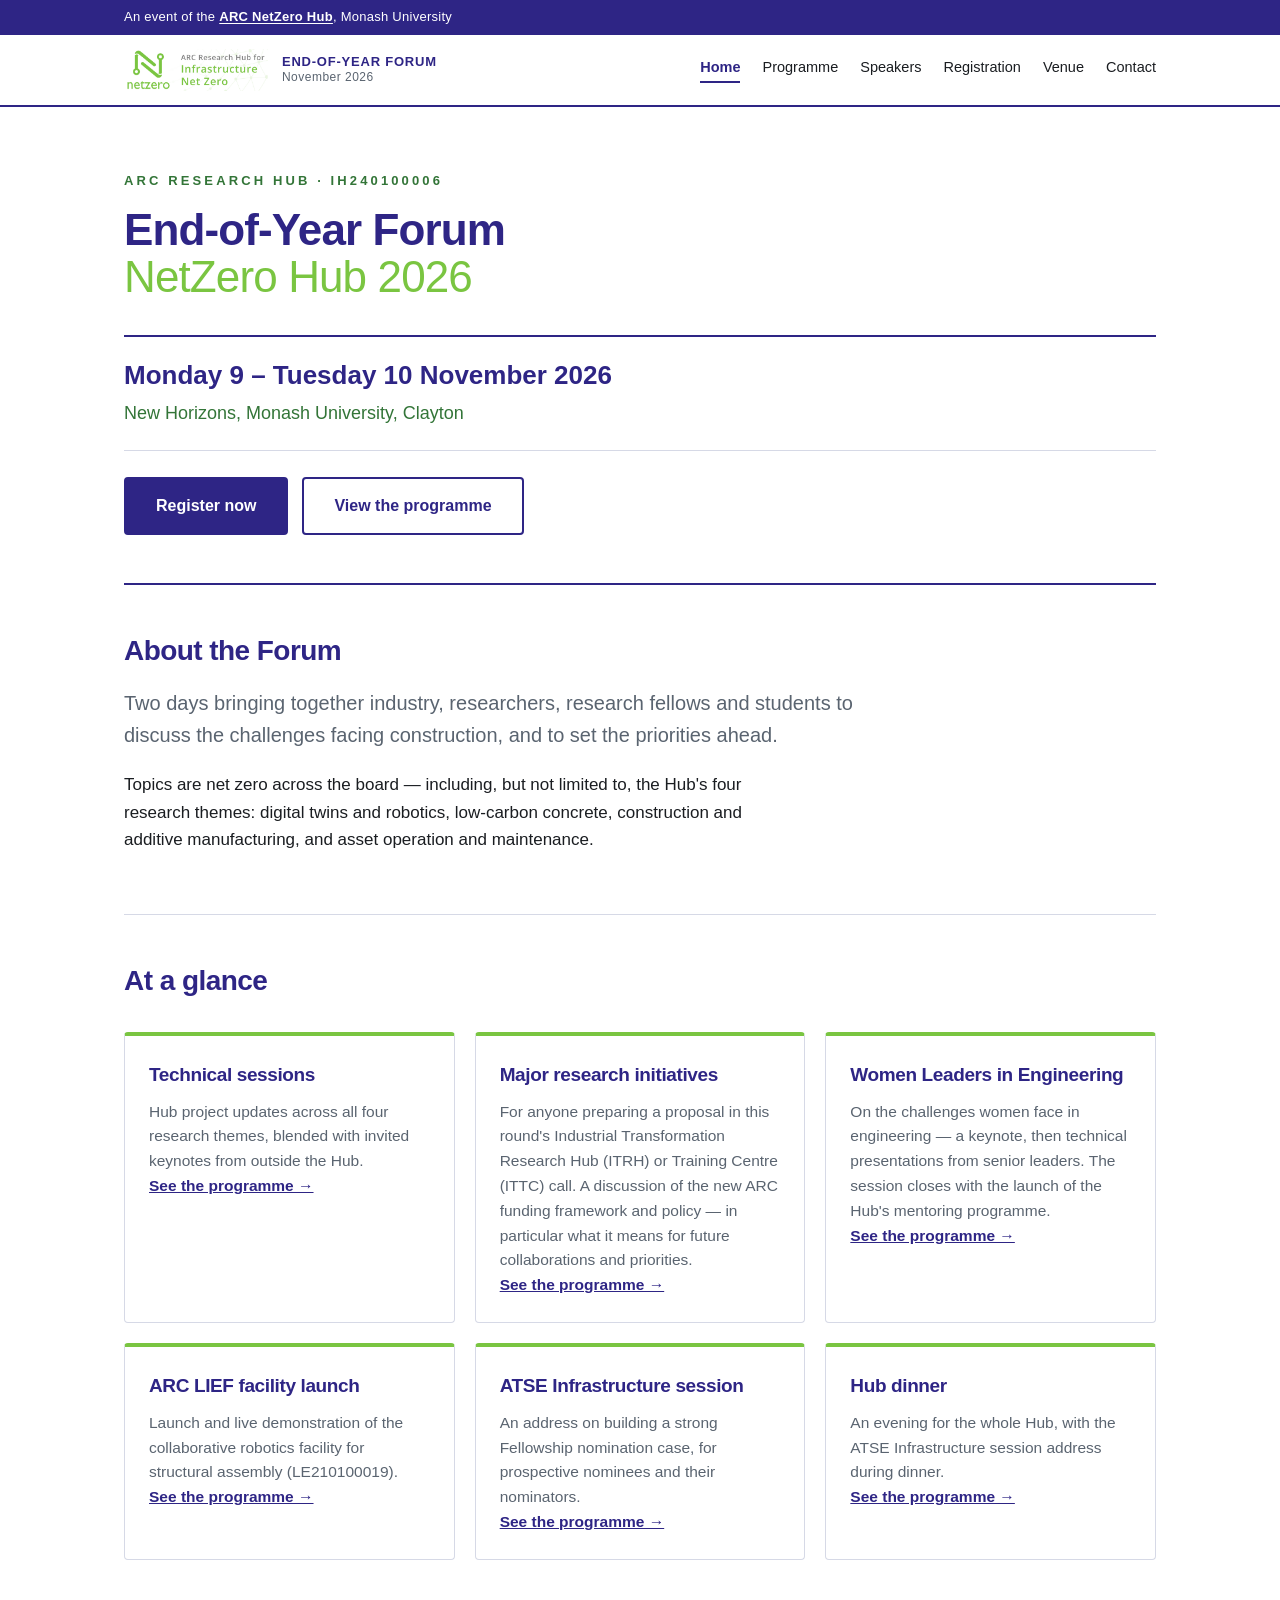
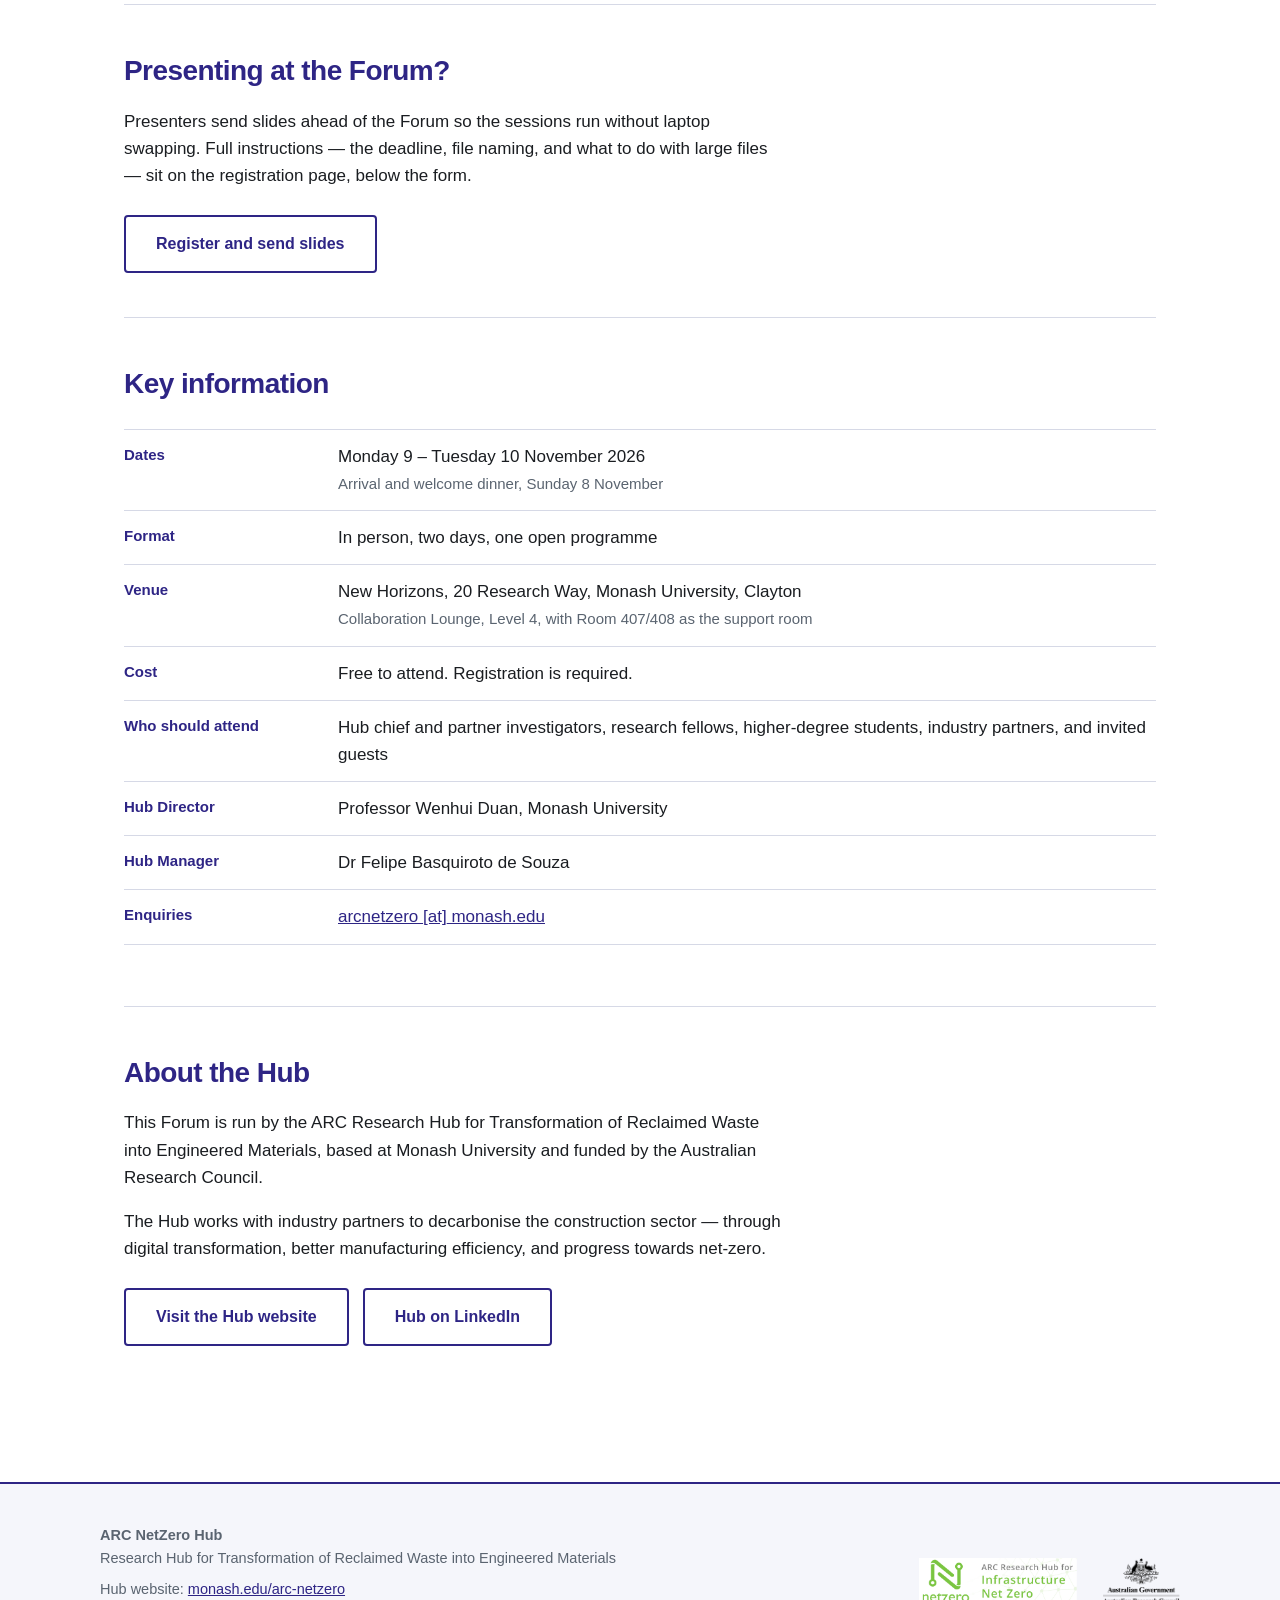
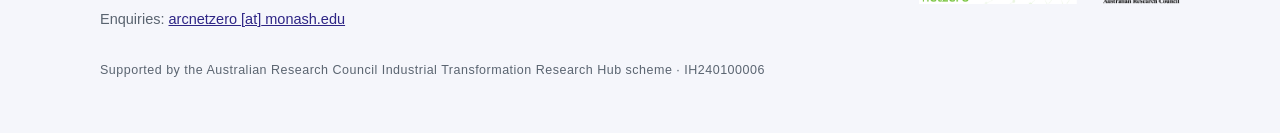
==== index.html @ 5728f5fa "Add NetZero Hub End-of-Year Forum 2026 site Static site for the ARC NetZero Hub End-of-Year Forum, 9" ====
<!doctype html>
<html lang="en-AU">
<head>
<meta charset="utf-8">
<meta name="viewport" content="width=device-width, initial-scale=1">
<title>ARC NetZero Hub — End-of-Year Forum 2026</title>
<meta name="description" content="The ARC Research Hub for Transformation of Reclaimed Waste into Engineered Materials brings together its researchers, industry partners and students for two days on 9&ndash;10 November 2026.">

<!-- Open Graph — controls the LinkedIn link preview card. Update og:url
     to the live address before the first post goes out. -->
<meta property="og:type" content="website">
<meta property="og:site_name" content="ARC NetZero Hub">
<meta property="og:title" content="ARC NetZero Hub — End-of-Year Forum 2026">
<meta property="og:description" content="Two days of Hub research, industry partnership and the Women Leaders in Engineering programme. 9&ndash;10 November 2026, Monash University.">
<meta property="og:url" content="https://wenhuiduan.github.io/netzero-forum-2026/">
<meta property="og:image" content="https://wenhuiduan.github.io/netzero-forum-2026/assets/img/og-card.png">
<meta property="og:image:width" content="1200">
<meta property="og:image:height" content="627">
<meta name="twitter:card" content="summary_large_image">

<link rel="stylesheet" href="assets/css/site.css">
</head>
<body>

<header class="site">
  <div class="hubstrip">
    <div class="hubstrip-in">
      An event of the <a href="https://www.monash.edu/arc-netzero">ARC NetZero Hub</a>, Monash University
    </div>
  </div>
  <div class="bar">
    <a class="brand" href="index.html">
      <img src="assets/img/hub-logo.png" alt="ARC NetZero Hub">
      <span class="wordmark">End-of-Year Forum<span>November 2026</span></span>
    </a>
    <input type="checkbox" id="navtoggle">
    <label class="hamburger" for="navtoggle" aria-label="Menu">&#9776;</label>
    <nav class="site">
      <ul>
        <li><a class="current" href="index.html">Home</a></li>
        <li><a href="programme.html">Programme</a></li>
        <li><a href="speakers.html">Speakers</a></li>
        <li><a href="registration.html">Registration</a></li>
        <li><a href="venue.html">Venue</a></li>
        <li><a href="contact.html">Contact</a></li>
      </ul>
    </nav>
  </div>
</header>

<main>

  <div class="hero">
    <p class="eyebrow">ARC Research Hub &middot; IH240100006</p>
    <h1>End-of-Year Forum<span class="light">NetZero Hub 2026</span></h1>
    <div class="datebar">
      <div class="when">Monday 9 &ndash; Tuesday 10 November 2026</div>
      <div class="where">New Horizons, Monash University, Clayton</div>
    </div>
    <div class="btnrow">
      <a class="btn" href="registration.html">Register now</a>
      <a class="btn ghost" href="programme.html">View the programme</a>
    </div>
  </div>

  <section>
    <h2>About the Forum</h2>
    <p class="lede">Two days bringing together industry, researchers, research fellows and students to discuss the challenges facing construction, and to set the priorities ahead.</p>
    <p>Topics are net zero across the board — including, but not limited to, the Hub's four research themes: digital twins and robotics, low-carbon concrete, construction and additive manufacturing, and asset operation and maintenance.</p>
  </section>

  <section>
    <h2>At a glance</h2>
    <div class="cards">

      <div class="card">
        <h3>Technical sessions</h3>
        <p>Hub project updates across all four research themes, blended with invited keynotes from outside the Hub.</p>
        <p><a href="programme.html">See the programme &rarr;</a></p>
      </div>

      <div class="card">
        <h3>Major research initiatives</h3>
        <p>For anyone preparing a proposal in this round's Industrial Transformation Research Hub (ITRH) or Training Centre (ITTC) call. A discussion of the new ARC funding framework and policy — in particular what it means for future collaborations and priorities.</p>
        <p><a href="programme.html#day1">See the programme &rarr;</a></p>
      </div>

      <div class="card">
        <h3>Women Leaders in Engineering</h3>
        <p>On the challenges women face in engineering — a keynote, then technical presentations from senior leaders. The session closes with the launch of the Hub's mentoring programme.</p>
        <p><a href="programme.html#day2">See the programme &rarr;</a></p>
      </div>

      <div class="card">
        <h3>ARC LIEF facility launch</h3>
        <p>Launch and live demonstration of the collaborative robotics facility for structural assembly (LE210100019).</p>
        <p><a href="programme.html#day1">See the programme &rarr;</a></p>
      </div>

      <div class="card">
        <h3>ATSE Infrastructure session</h3>
        <p>An address on building a strong Fellowship nomination case, for prospective nominees and their nominators.</p>
        <p><a href="programme.html#day1">See the programme &rarr;</a></p>
      </div>

      <div class="card">
        <h3>Hub dinner</h3>
        <p>An evening for the whole Hub, with the ATSE Infrastructure session address during dinner.</p>
        <p><a href="programme.html#day1">See the programme &rarr;</a></p>
      </div>

    </div>
  </section>

  <section>
    <h2>Presenting at the Forum?</h2>
    <p>Presenters send slides ahead of the Forum so the sessions run without laptop swapping. Full instructions — the deadline, file naming, and what to do with large files — sit on the registration page, below the form.</p>
    <div class="btnrow">
      <a class="btn ghost" href="registration.html#presenters">Register and send slides</a>
    </div>
  </section>

  <section>
    <h2>Key information</h2>
    <dl class="facts">
      <div><dt>Dates</dt><dd>Monday 9 &ndash; Tuesday 10 November 2026<br><span style="color:var(--grey);font-size:15px">Arrival and welcome dinner, Sunday 8 November</span></dd></div>
      <div><dt>Format</dt><dd>In person, two days, one open programme</dd></div>
      <div><dt>Venue</dt><dd>New Horizons, 20 Research Way, Monash University, Clayton<br><span style="color:var(--grey);font-size:15px">Collaboration Lounge, Level 4, with Room 407/408 as the support room</span></dd></div>
      <div><dt>Cost</dt><dd>Free to attend. Registration is required.</dd></div>
      <div><dt>Who should attend</dt><dd>Hub chief and partner investigators, research fellows, higher-degree students, industry partners, and invited guests</dd></div>
      <div><dt>Hub Director</dt><dd>Professor Wenhui Duan, Monash University</dd></div>
      <div><dt>Hub Manager</dt><dd>Dr Felipe Basquiroto de Souza</dd></div>
      <div><dt>Enquiries</dt><dd><a href="contact.html">arcnetzero <span aria-hidden="true">[at]</span> monash.edu</a></dd></div>
    </dl>
  </section>

  <section>
    <h2>About the Hub</h2>
    <p>This Forum is run by the ARC Research Hub for Transformation of Reclaimed Waste into Engineered Materials, based at Monash University and funded by the Australian Research Council.</p>
    <p>The Hub works with industry partners to decarbonise the construction sector — through digital transformation, better manufacturing efficiency, and progress towards net-zero.</p>
    <div class="btnrow">
      <a class="btn ghost" href="https://www.monash.edu/arc-netzero">Visit the Hub website</a>
      <a class="btn ghost" href="https://www.linkedin.com/company/arc-netzero/">Hub on LinkedIn</a>
    </div>
  </section>

</main>

<footer class="site">
  <div class="footin">
    <div>
      <p><strong>ARC NetZero Hub</strong><br>Research Hub for Transformation of Reclaimed Waste into Engineered Materials</p>
      <p>Hub website: <a href="https://www.monash.edu/arc-netzero">monash.edu/arc-netzero</a></p>
      <p>Enquiries: <a href="contact.html">arcnetzero <span aria-hidden="true">[at]</span> monash.edu</a></p>
    </div>
    <div class="footlogos">
      <img src="assets/img/hub-logo.png" alt="ARC NetZero Hub">
      <img src="assets/img/arc-logo.png" alt="Australian Research Council">
    </div>
  </div>
  <p class="idcode">Supported by the Australian Research Council Industrial Transformation Research Hub scheme &middot; IH240100006</p>
</footer>

</body>
</html>
---- assets/css/site.css ----
/* ============================================================
   ARC NetZero Hub — End-of-Year Forum 2026
   Shared stylesheet. ONE file for the whole site.

   Palette is the Hub's own, taken from ColourScheme.png via
   flyer_nov_2026/flyer_nov_2026.html. Do not introduce new
   colours — use the variables below.
   ============================================================ */

:root{
  --indigo:#2E2585;      /* primary dark            */
  --green:#337538;       /* accent, readable on white */
  --teal:#5DA899;
  --logo-green:#7AC541;  /* sampled from logo artwork */
  --ink:#1A1D21;
  --grey:#5A6470;
  --rule:#D6D9E6;
  --wash:#F5F6FB;
  --tbc:#C26A77;         /* placeholder / to-be-confirmed */

  --maxw:1080px;
  --font:"Helvetica Neue",Helvetica,Arial,sans-serif;
}

*{ box-sizing:border-box; }
html{ scroll-behavior:smooth; }
body{
  margin:0; padding:0;
  font-family:var(--font);
  color:var(--ink); background:#fff;
  font-size:17px; line-height:1.6;
  -webkit-font-smoothing:antialiased;
}
img{ max-width:100%; height:auto; display:block; }
a{ color:var(--indigo); }

/* ---------- header / nav ---------- */
header.site{
  position:sticky; top:0; z-index:1000;
  background:#fff; border-bottom:2.5px solid var(--indigo);
}
/* Slim strip above the nav. States the parent organisation and links back to
   the Hub's monash.edu site — this is what lets a visitor arriving from a
   LinkedIn post verify the event is genuine. */
.hubstrip{ background:var(--indigo); color:#fff; }
.hubstrip-in{
  max-width:var(--maxw); margin:0 auto; padding:7px 24px;
  font-size:13px; letter-spacing:.02em;
}
.hubstrip-in a{ color:#fff; font-weight:600; text-decoration:underline; text-underline-offset:2px; }
.hubstrip-in a:hover{ color:var(--logo-green); }

.bar{
  max-width:var(--maxw); margin:0 auto;
  display:flex; align-items:center; justify-content:space-between;
  gap:20px; padding:14px 24px;
}
.bar .brand{ display:flex; align-items:center; gap:14px; text-decoration:none; }
.bar .brand img{ height:42px; width:auto; }
.bar .brand .wordmark{
  font-size:13px; font-weight:700; color:var(--indigo);
  letter-spacing:.06em; text-transform:uppercase; line-height:1.3;
}
.bar .brand .wordmark span{
  display:block; font-weight:400; color:var(--grey);
  letter-spacing:.04em; text-transform:none; font-size:12px;
}

nav.site ul{ list-style:none; display:flex; gap:22px; margin:0; padding:0; flex-wrap:wrap; }
nav.site a{
  text-decoration:none; color:var(--ink); font-size:14.5px; font-weight:500;
  padding:6px 0; border-bottom:2px solid transparent;
}
nav.site a:hover{ color:var(--indigo); border-bottom-color:var(--logo-green); }
nav.site a.current{ color:var(--indigo); border-bottom-color:var(--indigo); font-weight:700; }

/* The header is sticky, so an anchor jump (#presenters, #day1) would otherwise
   land with the target heading hidden underneath it. Reserve the header height
   above every anchor target. */
[id]{ scroll-margin-top:125px; }

#navtoggle{ display:none; }
.hamburger{
  display:none; font-size:24px; cursor:pointer; color:var(--indigo);
  background:none; border:0; padding:4px 8px; line-height:1;
}

/* ---------- generic layout ---------- */
main{ max-width:var(--maxw); margin:0 auto; padding:0 24px 72px; }
section{ padding:44px 0; border-bottom:1px solid var(--rule); }
section:last-child{ border-bottom:0; }

h1,h2,h3{ color:var(--indigo); letter-spacing:-.02em; margin:0 0 .5em; }
h1{ font-size:44px; line-height:1.08; font-weight:800; }
h2{ font-size:28px; font-weight:700; margin-top:0; }
h3{ font-size:19px; font-weight:700; }
p{ margin:0 0 1em; max-width:70ch; }
ul,ol{ max-width:70ch; }
li{ margin-bottom:.4em; }

.eyebrow{
  font-size:13px; font-weight:700; letter-spacing:.24em;
  text-transform:uppercase; color:var(--green); margin-bottom:14px;
}
.lede{ font-size:20px; color:var(--grey); max-width:66ch; }

/* ---------- hero ---------- */
.hero{ padding:64px 0 48px; border-bottom:2.5px solid var(--indigo); }
.hero h1 .light{ display:block; font-weight:300; color:var(--logo-green); }
.datebar{
  margin-top:34px; padding:22px 0;
  border-top:2.5px solid var(--indigo); border-bottom:1px solid var(--rule);
}
.datebar .when{ font-size:26px; font-weight:700; color:var(--indigo); line-height:1.25; }
.datebar .where{ margin-top:8px; font-size:18px; color:var(--green); }

/* ---------- to-be-confirmed badge ---------- */
.tbc{
  display:inline-block; vertical-align:middle; margin-left:10px;
  font-size:11px; font-weight:700; letter-spacing:.14em; text-transform:uppercase;
  color:var(--tbc); border:1px solid var(--tbc); border-radius:3px;
  padding:2px 7px; white-space:nowrap;
}

/* ---------- buttons ---------- */
.btn{
  display:inline-block; text-decoration:none; font-weight:700; font-size:16px;
  padding:14px 30px; border-radius:4px; border:2px solid var(--indigo);
  background:var(--indigo); color:#fff; transition:.15s;
}
.btn:hover{ background:#241d6b; border-color:#241d6b; }
.btn.ghost{ background:#fff; color:var(--indigo); }
.btn.ghost:hover{ background:var(--wash); }
.btn.disabled{
  background:var(--wash); color:var(--grey);
  border-color:var(--rule); cursor:not-allowed; pointer-events:none;
}
.btnrow{ display:flex; gap:14px; flex-wrap:wrap; margin-top:26px; }

/* ---------- cards ---------- */
.cards{
  display:grid; gap:20px; margin-top:28px;
  grid-template-columns:repeat(auto-fit,minmax(270px,1fr));
}
.card{
  border:1px solid var(--rule); border-top:4px solid var(--logo-green);
  border-radius:4px; padding:24px; background:#fff;
}
.card h3{ margin-top:0; }
.card p{ margin-bottom:0; font-size:15.5px; color:var(--grey); }
.card a{ font-weight:600; }

/* ---------- callout ---------- */
.callout{
  background:var(--wash); border-left:4px solid var(--indigo);
  padding:20px 24px; border-radius:0 4px 4px 0; margin:26px 0;
}
.callout p:last-child{ margin-bottom:0; }
.callout.warn{ border-left-color:var(--tbc); }

/* ---------- tables (programme) ---------- */
.tablewrap{ overflow-x:auto; margin:22px 0; }
table{ border-collapse:collapse; width:100%; min-width:640px; font-size:15.5px; }
th,td{ text-align:left; padding:11px 14px; border-bottom:1px solid var(--rule); vertical-align:top; }
th{
  background:var(--wash); color:var(--indigo); font-size:13px;
  text-transform:uppercase; letter-spacing:.08em; white-space:nowrap;
}
td.time{ white-space:nowrap; color:var(--grey); font-variant-numeric:tabular-nums; }
/* Session chair, on its own line under the session title. Set smaller and
   grey so it reads as attribution rather than as a second session. */
.chair{ display:inline-block; margin-top:3px; font-size:14px; color:var(--grey); }
tr.major td{ background:#fbfcff; font-weight:700; color:var(--indigo); }
tr.break td{ color:var(--grey); font-style:italic; }

.daytag{
  display:inline-block; background:var(--indigo); color:#fff;
  font-size:12px; font-weight:700; letter-spacing:.12em; text-transform:uppercase;
  padding:5px 12px; border-radius:3px; margin-bottom:12px;
}

/* ---------- definition rows ---------- */
.facts{ border-top:1px solid var(--rule); margin-top:22px; }
.facts div{
  display:flex; gap:24px; padding:13px 0; border-bottom:1px solid var(--rule);
  flex-wrap:wrap;
}
.facts dt{
  flex:0 0 190px; font-weight:700; color:var(--indigo); font-size:15px; margin:0;
}
.facts dd{ margin:0; flex:1 1 300px; color:var(--ink); }

/* ---------- footer ---------- */
footer.site{
  background:var(--wash); border-top:2.5px solid var(--indigo);
  padding:40px 24px; margin-top:20px;
}
.footin{
  max-width:var(--maxw); margin:0 auto;
  display:flex; gap:40px; justify-content:space-between; flex-wrap:wrap;
}
.footin p{ font-size:14.5px; color:var(--grey); margin:0 0 .5em; }
.footin a{ color:var(--indigo); }
.footlogos{ display:flex; gap:26px; align-items:center; flex-wrap:wrap; }
.footlogos img{ height:46px; width:auto; }
.idcode{
  font-size:12.5px; color:var(--grey); letter-spacing:.04em;
  margin-top:22px; max-width:var(--maxw); margin-left:auto; margin-right:auto;
}

/* ---------- responsive ---------- */
/* Nav collapses to the hamburger at 1000px, NOT at the 820px type breakpoint.
   Seven nav items plus the brand need about 1000px on one line. Below that the
   list wrapped to a second row, which made the sticky header ~135px tall and
   hid the top of every page behind it on scroll. The band 821-999px covers a
   great many part-screen laptop windows, so it has to collapse early. Keep this
   query separate from the typography one below — they answer different limits. */
@media (max-width:1000px){
  /* The hubstrip wraps to two lines on narrow screens, so the sticky header is
     taller here and the anchor offset has to grow with it. */
  [id]{ scroll-margin-top:170px; }
  .hamburger{ display:block; }
  nav.site{
    flex-basis:100%; max-height:0; overflow:hidden; transition:max-height .2s;
  }
  #navtoggle:checked ~ nav.site{ max-height:520px; }
  nav.site ul{ flex-direction:column; gap:0; padding:8px 0 4px; }
  nav.site a{ display:block; padding:11px 0; border-bottom:1px solid var(--rule); }
  /* row-gap:0 or the .bar gap adds 20px of dead height below the collapsed nav,
     making the sticky header taller than it looks. */
  .bar{ flex-wrap:wrap; row-gap:0; }
}

@media (max-width:820px){
  body{ font-size:16px; }
  h1{ font-size:32px; }
  h2{ font-size:24px; }
  .hero{ padding:40px 0 32px; }
  .datebar .when{ font-size:21px; }
  .facts dt{ flex:0 0 100%; }
}

@media print{
  header.site,footer.site,.btnrow{ display:none; }
  body{ font-size:11pt; }
}
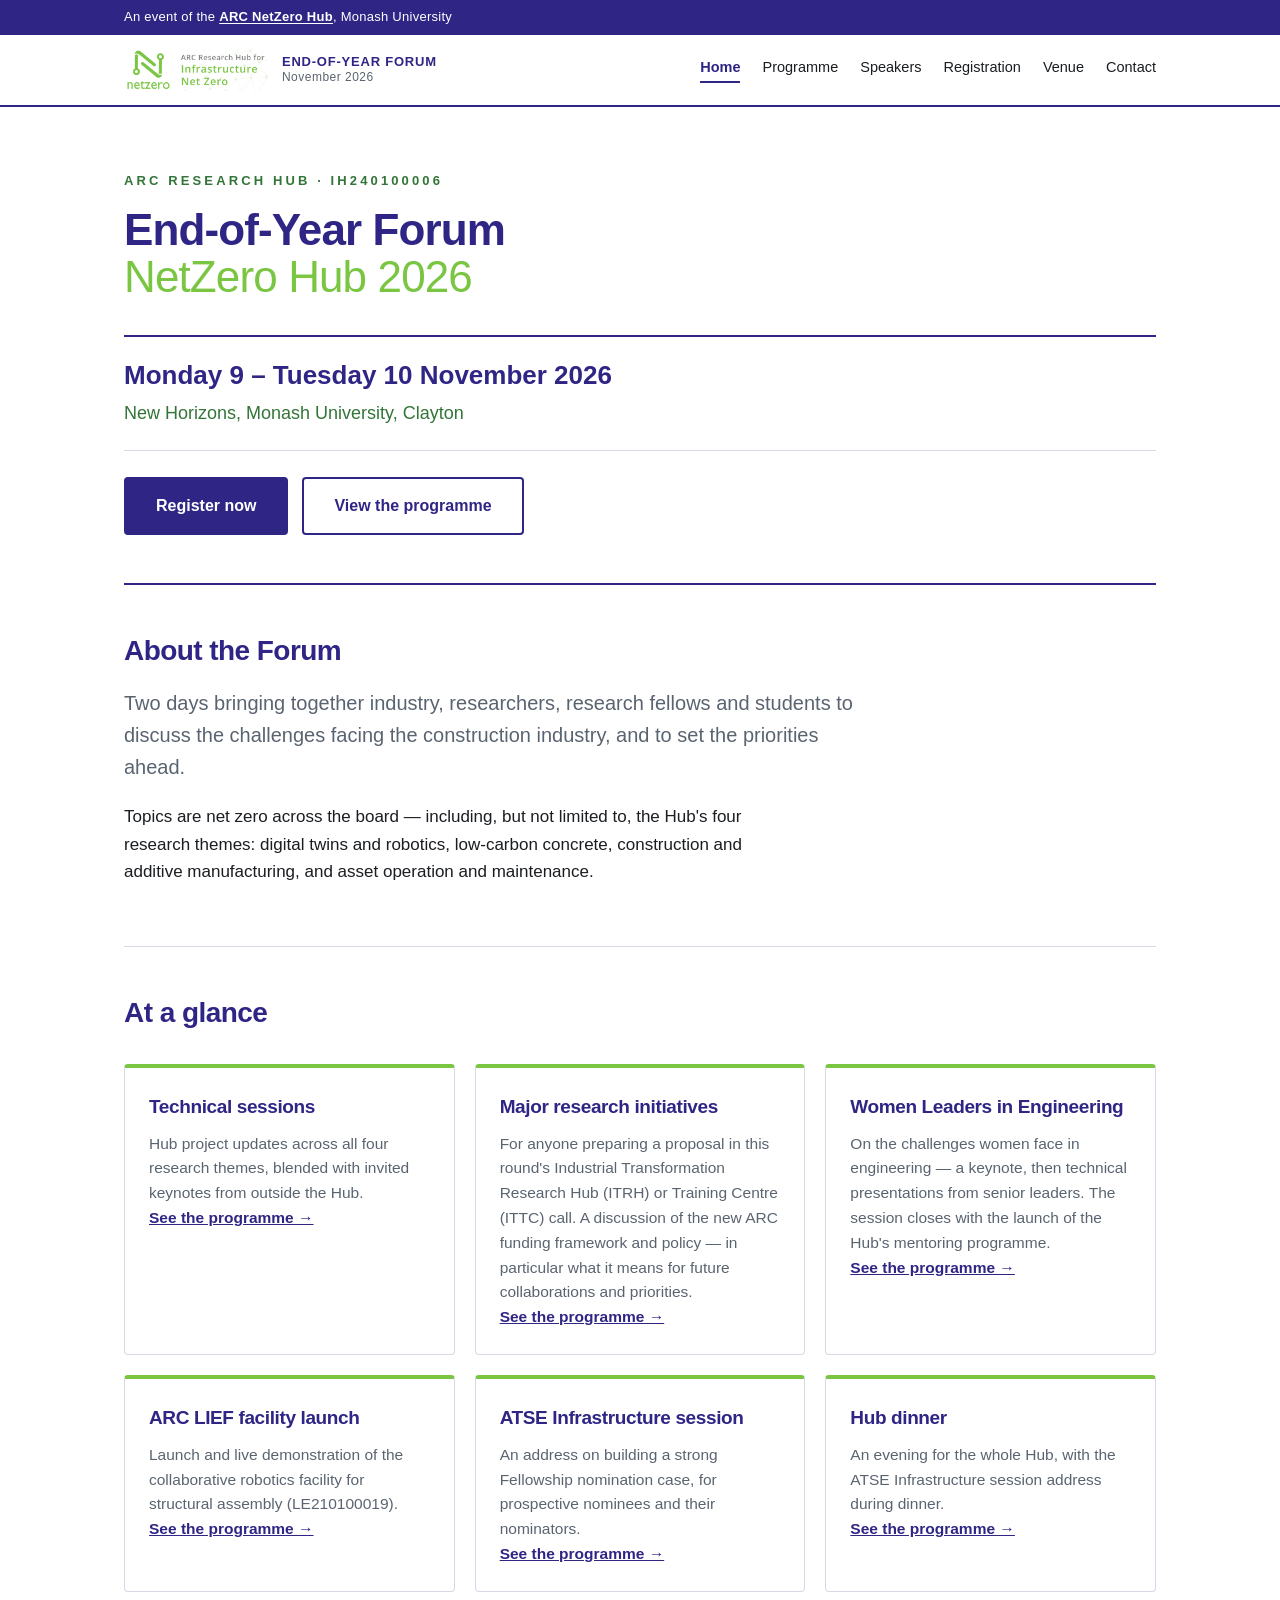
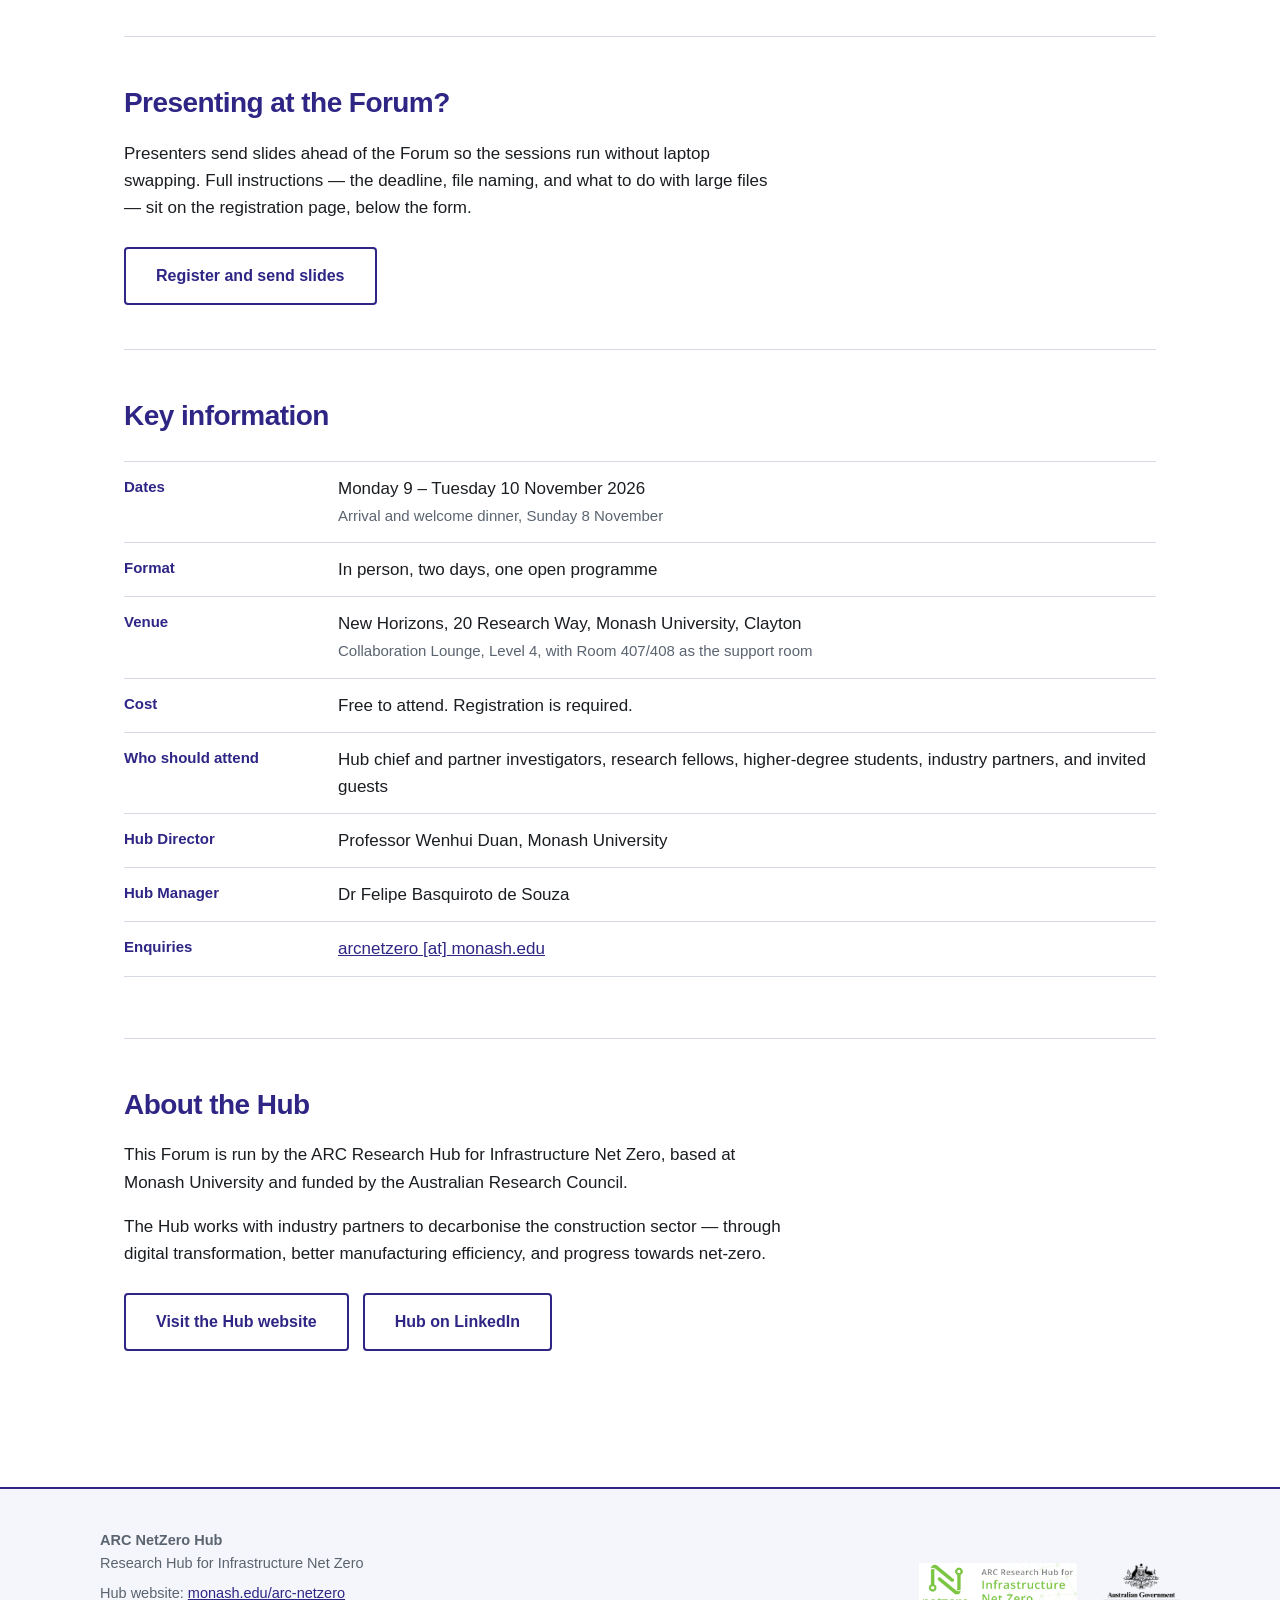
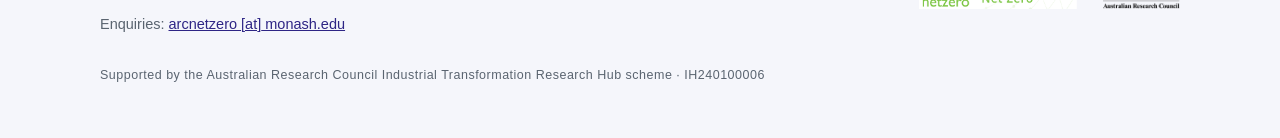
==== commit efdfd38f: "Correct the Hub name across the Forum site The site carried the wrong Hub name on all six pages and " ====
--- a/index.html
+++ b/index.html
@@ -4,7 +4,7 @@
 <meta charset="utf-8">
 <meta name="viewport" content="width=device-width, initial-scale=1">
 <title>ARC NetZero Hub — End-of-Year Forum 2026</title>
-<meta name="description" content="The ARC Research Hub for Transformation of Reclaimed Waste into Engineered Materials brings together its researchers, industry partners and students for two days on 9&ndash;10 November 2026.">
+<meta name="description" content="The ARC Research Hub for Infrastructure Net Zero brings together its researchers, industry partners and students for two days on 9&ndash;10 November 2026.">
 
 <!-- Open Graph — controls the LinkedIn link preview card. Update og:url
      to the live address before the first post goes out. -->
@@ -65,7 +65,7 @@
 
   <section>
     <h2>About the Forum</h2>
-    <p class="lede">Two days bringing together industry, researchers, research fellows and students to discuss the challenges facing construction, and to set the priorities ahead.</p>
+    <p class="lede">Two days bringing together industry, researchers, research fellows and students to discuss the challenges facing the construction industry, and to set the priorities ahead.</p>
     <p>Topics are net zero across the board — including, but not limited to, the Hub's four research themes: digital twins and robotics, low-carbon concrete, construction and additive manufacturing, and asset operation and maintenance.</p>
   </section>
 
@@ -136,7 +136,7 @@
 
   <section>
     <h2>About the Hub</h2>
-    <p>This Forum is run by the ARC Research Hub for Transformation of Reclaimed Waste into Engineered Materials, based at Monash University and funded by the Australian Research Council.</p>
+    <p>This Forum is run by the ARC Research Hub for Infrastructure Net Zero, based at Monash University and funded by the Australian Research Council.</p>
     <p>The Hub works with industry partners to decarbonise the construction sector — through digital transformation, better manufacturing efficiency, and progress towards net-zero.</p>
     <div class="btnrow">
       <a class="btn ghost" href="https://www.monash.edu/arc-netzero">Visit the Hub website</a>
@@ -149,7 +149,7 @@
 <footer class="site">
   <div class="footin">
     <div>
-      <p><strong>ARC NetZero Hub</strong><br>Research Hub for Transformation of Reclaimed Waste into Engineered Materials</p>
+      <p><strong>ARC NetZero Hub</strong><br>Research Hub for Infrastructure Net Zero</p>
       <p>Hub website: <a href="https://www.monash.edu/arc-netzero">monash.edu/arc-netzero</a></p>
       <p>Enquiries: <a href="contact.html">arcnetzero <span aria-hidden="true">[at]</span> monash.edu</a></p>
     </div>
--- a/assets/css/site.css
+++ b/assets/css/site.css
@@ -149,6 +149,36 @@
 .card h3{ margin-top:0; }
 .card p{ margin-bottom:0; font-size:15.5px; color:var(--grey); }
 .card a{ font-weight:600; }
+
+/* ---------- people: announced guests, photo links out to LinkedIn ----------
+   A matrix of small portrait tiles, not feature cards. auto-FILL (not
+   auto-fit) keeps the tile size fixed as the list grows: three guests sit
+   at the same size as twelve, filling left to right, row by row.
+   Content column is 1032px, so 150px + 16px gap gives six across. */
+.people{
+  display:grid; gap:16px; margin-top:26px;
+  grid-template-columns:repeat(auto-fill,minmax(150px,1fr));
+}
+.people a{
+  display:block; text-decoration:none; background:#fff;
+  border:1px solid var(--rule); border-radius:4px; overflow:hidden;
+}
+.people a:hover,
+.people a:focus-visible{ border-color:var(--indigo); }
+.people img{
+  display:block; width:100%; aspect-ratio:4/5;
+  object-fit:cover; object-position:50% 18%;
+}
+.people b{
+  display:block; padding:11px 12px 2px;
+  font-size:14px; line-height:1.3; color:var(--indigo);
+}
+.people span{ display:block; padding:0 12px 11px; font-size:12.5px; color:var(--grey); }
+
+/* Phones: two across rather than one giant portrait per row. */
+@media (max-width:520px){
+  .people{ grid-template-columns:repeat(2,1fr); gap:12px; }
+}
 
 /* ---------- callout ---------- */
 .callout{
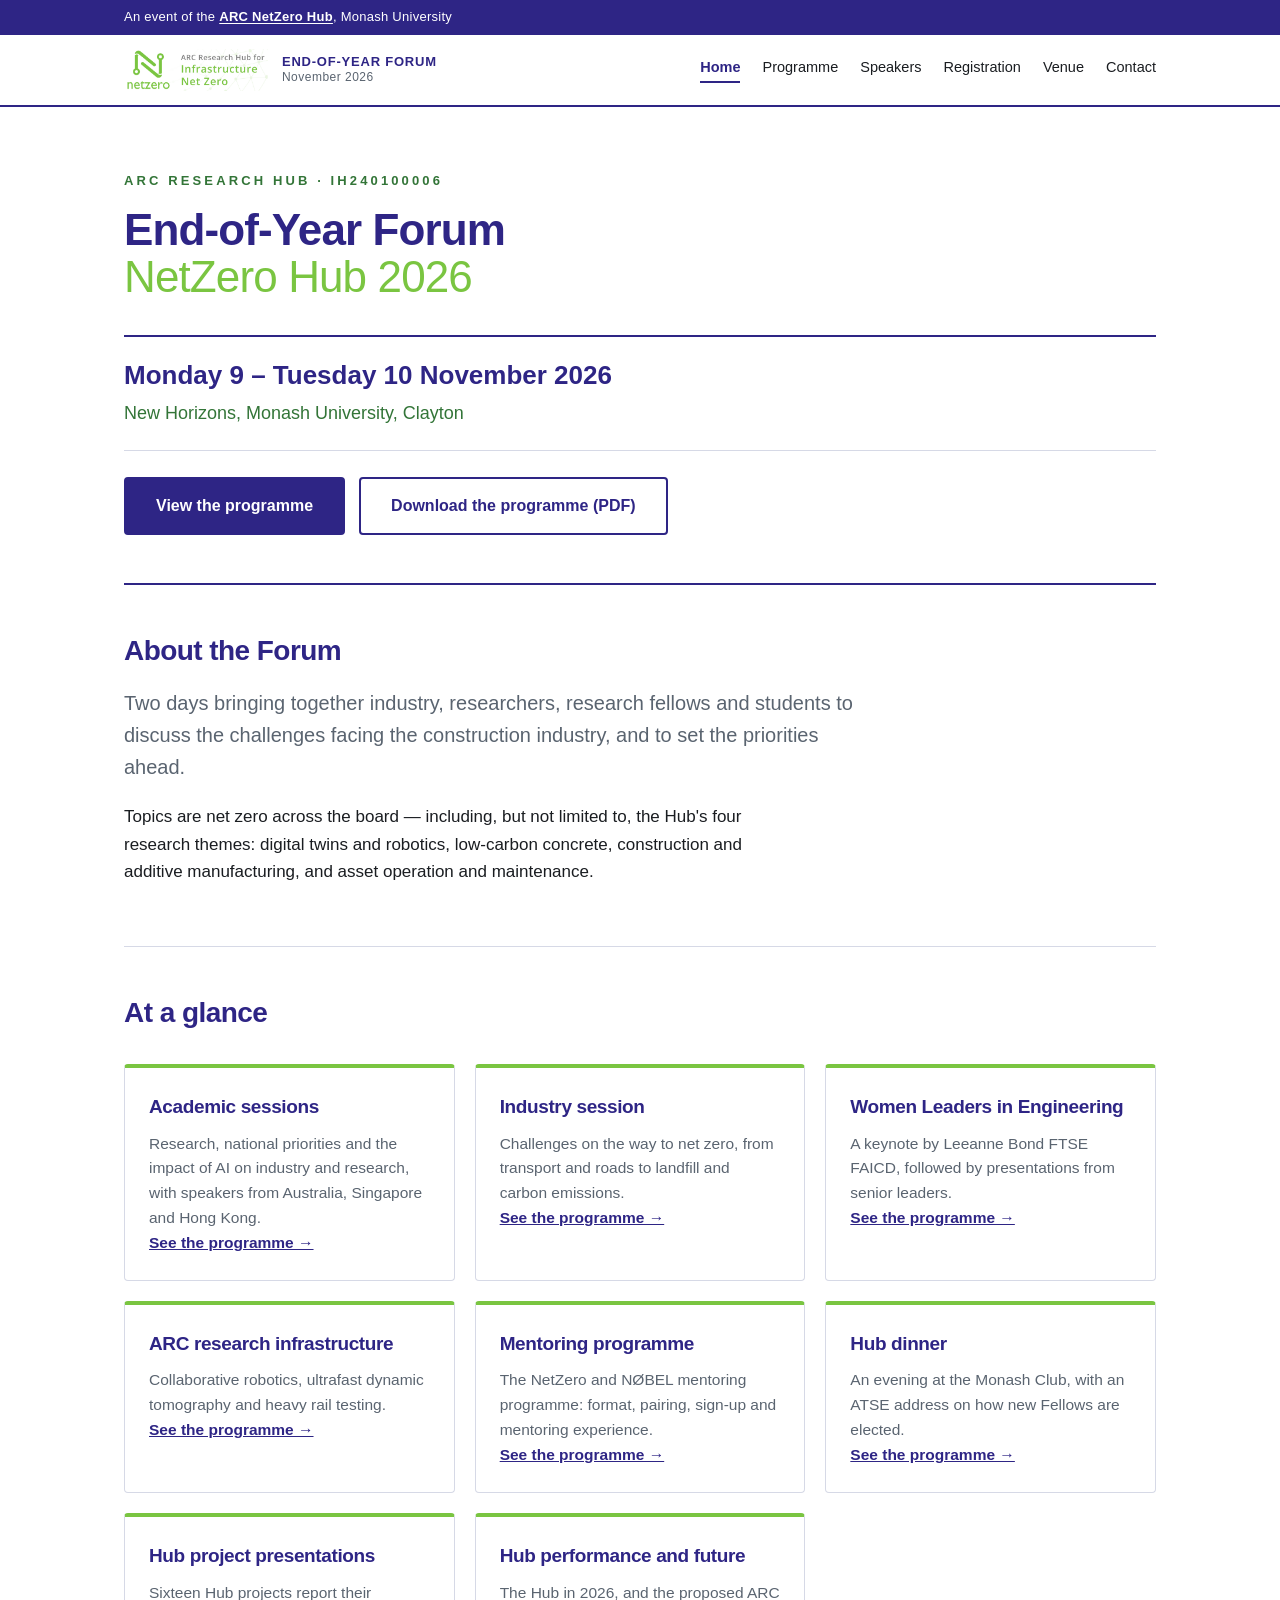
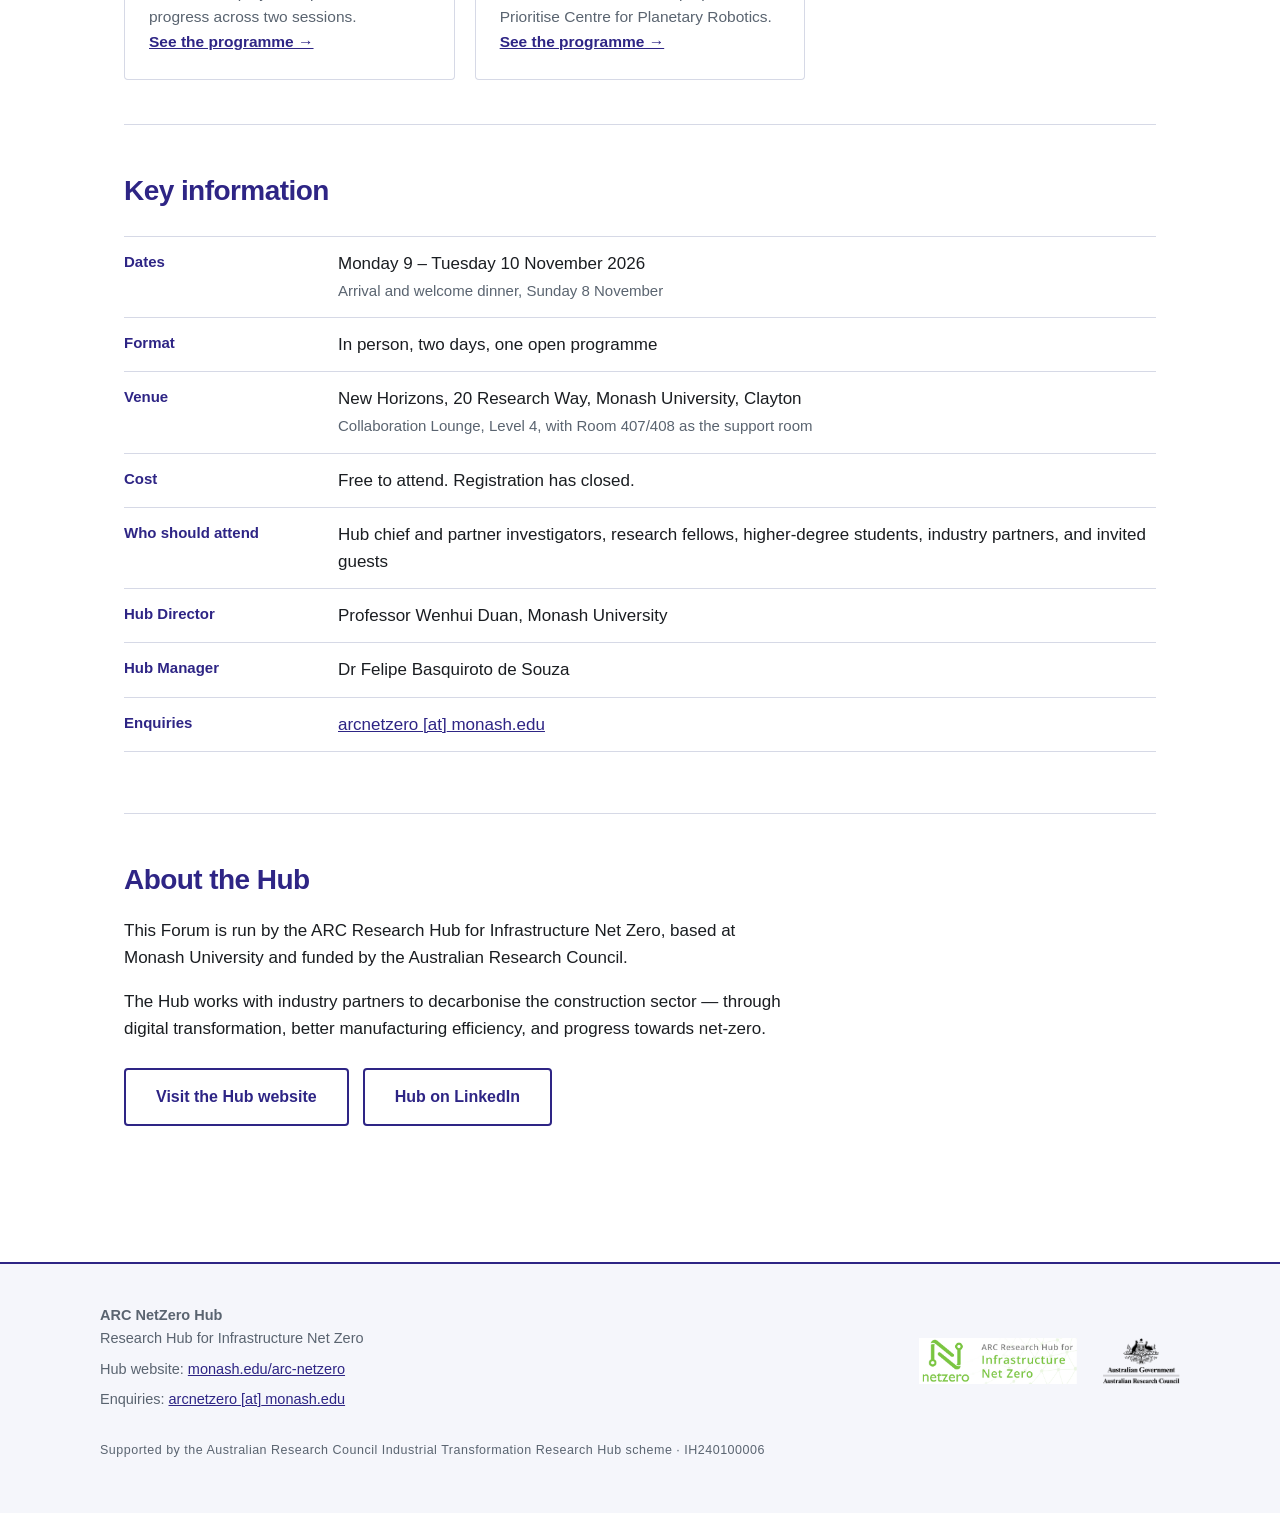
==== commit a3647ef9: "Publish the final Forum programme and speakers Replace the draft programme with the final programme " ====
--- a/index.html
+++ b/index.html
@@ -58,8 +58,8 @@
       <div class="where">New Horizons, Monash University, Clayton</div>
     </div>
     <div class="btnrow">
-      <a class="btn" href="registration.html">Register now</a>
-      <a class="btn ghost" href="programme.html">View the programme</a>
+      <a class="btn" href="programme.html">View the programme</a>
+      <a class="btn ghost" href="assets/Forum_programme_2026.pdf">Download the programme (PDF)</a>
     </div>
   </div>
 
@@ -74,49 +74,53 @@
     <div class="cards">
 
       <div class="card">
-        <h3>Technical sessions</h3>
-        <p>Hub project updates across all four research themes, blended with invited keynotes from outside the Hub.</p>
-        <p><a href="programme.html">See the programme &rarr;</a></p>
+        <h3>Academic sessions</h3>
+        <p>Research, national priorities and the impact of AI on industry and research, with speakers from Australia, Singapore and Hong Kong.</p>
+        <p><a href="programme.html#day1">See the programme &rarr;</a></p>
       </div>
 
       <div class="card">
-        <h3>Major research initiatives</h3>
-        <p>For anyone preparing a proposal in this round's Industrial Transformation Research Hub (ITRH) or Training Centre (ITTC) call. A discussion of the new ARC funding framework and policy — in particular what it means for future collaborations and priorities.</p>
+        <h3>Industry session</h3>
+        <p>Challenges on the way to net zero, from transport and roads to landfill and carbon emissions.</p>
         <p><a href="programme.html#day1">See the programme &rarr;</a></p>
       </div>
 
       <div class="card">
         <h3>Women Leaders in Engineering</h3>
-        <p>On the challenges women face in engineering — a keynote, then technical presentations from senior leaders. The session closes with the launch of the Hub's mentoring programme.</p>
-        <p><a href="programme.html#day2">See the programme &rarr;</a></p>
-      </div>
-
-      <div class="card">
-        <h3>ARC LIEF facility launch</h3>
-        <p>Launch and live demonstration of the collaborative robotics facility for structural assembly (LE210100019).</p>
+        <p>A keynote by Leeanne Bond FTSE FAICD, followed by presentations from senior leaders.</p>
         <p><a href="programme.html#day1">See the programme &rarr;</a></p>
       </div>
 
       <div class="card">
-        <h3>ATSE Infrastructure session</h3>
-        <p>An address on building a strong Fellowship nomination case, for prospective nominees and their nominators.</p>
+        <h3>ARC research infrastructure</h3>
+        <p>Collaborative robotics, ultrafast dynamic tomography and heavy rail testing.</p>
+        <p><a href="programme.html#day1">See the programme &rarr;</a></p>
+      </div>
+
+      <div class="card">
+        <h3>Mentoring programme</h3>
+        <p>The NetZero and NØBEL mentoring programme: format, pairing, sign-up and mentoring experience.</p>
         <p><a href="programme.html#day1">See the programme &rarr;</a></p>
       </div>
 
       <div class="card">
         <h3>Hub dinner</h3>
-        <p>An evening for the whole Hub, with the ATSE Infrastructure session address during dinner.</p>
+        <p>An evening at the Monash Club, with an ATSE address on how new Fellows are elected.</p>
         <p><a href="programme.html#day1">See the programme &rarr;</a></p>
       </div>
 
-    </div>
-  </section>
+      <div class="card">
+        <h3>Hub project presentations</h3>
+        <p>Sixteen Hub projects report their progress across two sessions.</p>
+        <p><a href="programme.html#day2">See the programme &rarr;</a></p>
+      </div>
 
-  <section>
-    <h2>Presenting at the Forum?</h2>
-    <p>Presenters send slides ahead of the Forum so the sessions run without laptop swapping. Full instructions — the deadline, file naming, and what to do with large files — sit on the registration page, below the form.</p>
-    <div class="btnrow">
-      <a class="btn ghost" href="registration.html#presenters">Register and send slides</a>
+      <div class="card">
+        <h3>Hub performance and future</h3>
+        <p>The Hub in 2026, and the proposed ARC Prioritise Centre for Planetary Robotics.</p>
+        <p><a href="programme.html#day2">See the programme &rarr;</a></p>
+      </div>
+
     </div>
   </section>
 
@@ -126,7 +130,7 @@
       <div><dt>Dates</dt><dd>Monday 9 &ndash; Tuesday 10 November 2026<br><span style="color:var(--grey);font-size:15px">Arrival and welcome dinner, Sunday 8 November</span></dd></div>
       <div><dt>Format</dt><dd>In person, two days, one open programme</dd></div>
       <div><dt>Venue</dt><dd>New Horizons, 20 Research Way, Monash University, Clayton<br><span style="color:var(--grey);font-size:15px">Collaboration Lounge, Level 4, with Room 407/408 as the support room</span></dd></div>
-      <div><dt>Cost</dt><dd>Free to attend. Registration is required.</dd></div>
+      <div><dt>Cost</dt><dd>Free to attend. Registration has closed.</dd></div>
       <div><dt>Who should attend</dt><dd>Hub chief and partner investigators, research fellows, higher-degree students, industry partners, and invited guests</dd></div>
       <div><dt>Hub Director</dt><dd>Professor Wenhui Duan, Monash University</dd></div>
       <div><dt>Hub Manager</dt><dd>Dr Felipe Basquiroto de Souza</dd></div>
